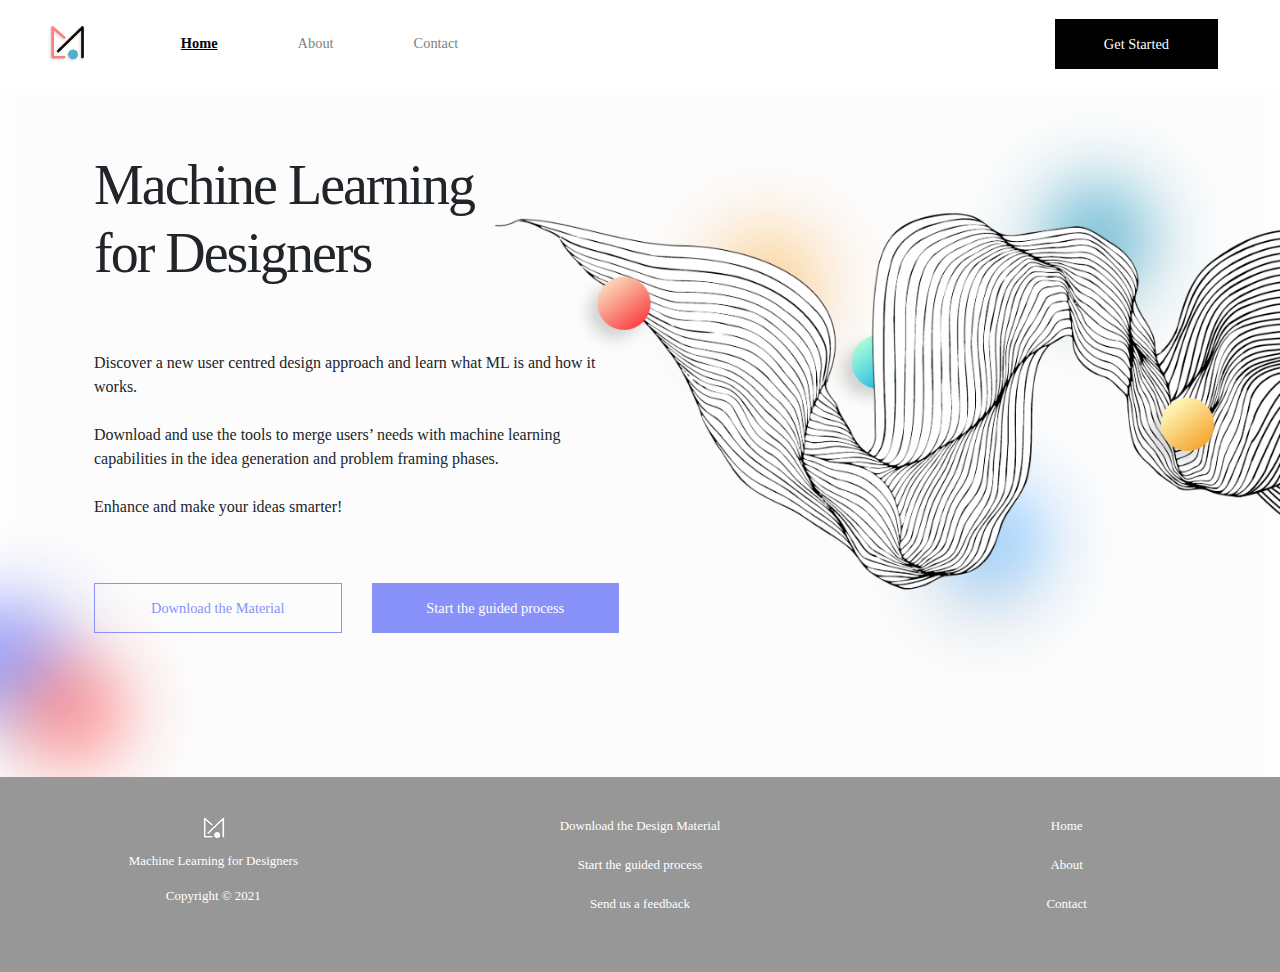
==== index.html @ 7d8630ba "website ML4D" ====
<!DOCTYPE html>
<html lang="en">
<head>
<meta charset="UTF-8">
<meta http-equiv="X-UA-Compatible" content="IE=edge">
<meta name="viewport" content="width=device-width, initial-scale=1">
<title>Machine Learning for Designers</title>

<!-- Bootstrap -->
<link href="css/bootstrap-4.4.1.css" rel="stylesheet">
<link href="css/myCSS.css" rel="stylesheet" type="text/css">
<link href="//db.onlinewebfonts.com/c/0d35b9bf12ccdf56191239035ebc4162?family=Futura" rel="stylesheet" type="text/css"/>
<link href="//db.onlinewebfonts.com/c/878812403fc38d24102f0458bf6e4744?family=Lucida+Grande" rel="stylesheet" type="text/css"/>
</head>
	
	
	
<body class="animate-in">
<div class= "container-fluid bg-white sticky-top ">
  <nav class="navbar  navbar-expand-md nav-position bg-white"> 
	  
	  
	 <a class="navbar-brand" href="#"><img src="images/ML4D-logo.png" class="logo" alt="logo-ML4D"></a>
    <button class="navbar-toggler shadow-none first-button" type="button" data-toggle="collapse" data-target="#navbarSupportedContent"
    aria-controls="navbarSupportedContent" aria-expanded="false" aria-label="Toggle navigation">
    <div class="animated-icon"><span></span><span></span><span></span></div>
    </button>
    <div class="collapse navbar-collapse" id="navbarSupportedContent">
		
		<div class="container-fluid">
		
  <div class="nav nav-new" id="nav-tab1" role="tablist">
	  
    <a class="nav-link active" id="nav-home-tab1" data-toggle="tab" href="#nav-home" role="tab" aria-controls="nav-home" aria-selected="true">Home</a>
    <a class="nav-link " id="nav-profile-tab1" data-toggle="tab" href="#nav-profile" role="tab" aria-controls="nav-profile" aria-selected="false">About</a>
    <a class="nav-link " id="nav-contact-tab1" data-toggle="tab" href="#nav-contact" role="tab" aria-controls="nav-contact" aria-selected="false">Contact</a>
  </div>

		<div class="menu-button-black">
            <a class="btn mybtn" href="html/intro-procedure.html" >Get Started</a>
        </div> </div>
		
    </div>
  </nav>
</div>
	
	

	
<div class="tab-content" id="nav-tabContent">
  <div class="tab-pane fade show active" id="nav-home" role="tabpanel" aria-labelledby="nav-home-tab">
	
<div class="jumbotron jumbotron-home jumbotron-fluid">
  <div class="container">
    <div class="col-lg-6 col-md-9 col-sm-12 col-auto">
      <h1 class="display-4  FuturaFont">Machine Learning <br>
        for Designers</h1>
      <p class="hero-description">Discover a new user centred design approach and learn what ML is and how it works.<br>
        <br>
        Download and use the tools to merge users’ needs with machine learning capabilities in the idea generation and problem framing phases.<br>
        <br>
        Enhance and make your ideas smarter!</p>
      <div class="row pd-bottom">
        <div class="container-fluid col-6">
          <button class="btn bt-download shadowhover" href="#" role="button">Download the Material</button>
        </div>
        <div class="container-fluid col-6">
          <button class="btn bt-process shadowhover " href="html/intro-procedure.html" role="button">Start the guided process</button>
        </div>
      </div>
    </div>
  </div>
</div>
	  </div>
	 
	
  <div class="tab-pane fade" id="nav-profile" role="tabpanel" aria-labelledby="nav-profile-tab">
	  
	  <div class="jumbotron jumbotron-about jumbotron-fluid">
  <div class="container mx-auto">
    <h2 class=" FuturaFont text-center">Mission: a new generation of Designer</h2>
    <div class="row about-description">
      <div class="col-md-6 col-sm-12">
        <p class="">This website is the output of my Master’s thesis in Digital and Interaction Design at Politecnico di Milano.<br>
          <br>
          The research aims to enable designers to design products, services and experiences that integrate artificial intelligence, in particular, machine learning (ML). <br>
          <br>
          Several problems that designers encounter during the design phases emerge from the literature. The thesis answered to questions about the most effective form of knowledge to enable designers in the selection of a ML task. The knowledge provided by the website is also useful to improve the communication and collaboration between designers and ML experts.<br>
          
        </p>
      </div>
      <div class="col-md-6 col-sm-12">
        <p class="">This website wrap up the thesis outputs: a new design process, tools and knowledge shaped for designers (design material). The tools, in the form of cards, were created to help designers with idea generation and problem framing. <br>
          <br>
          This design material provides knowledge about the capabilities of ML, which are useful in designing solutions that embed this technology in a user centered design process. The tools were tested in a workshop with 17 second-year Master’s degree students in Digital and Interaction Design with very positive results.<br>
          <br>
          <br>
          To know more, collaborate or leave a feedback, please contact me. </p>
        <div class="row hero-description">
          <div class="container-fluid col-6">
            <button class="btn bt-download shadowhover" href="#" role="button">Download the Material</button>
          </div>
          <div class="container-fluid col-6">
            <button class="btn bt-process shadowhover " href="#nav-contact" role="button">Contact me</button>
          </div>
        </div>
      </div>
    </div>
  </div>
</div>
	  
	  
	  
	  </div>
	
  <div class="tab-pane fade" id="nav-contact" role="tabpanel" aria-labelledby="nav-contact-tab">
	
	<div class="jumbotron jumbotron-about jumbotron-fluid">
  <div class="container mx-auto">
	  
    <div class="row contact-description">
      <div class="col-lg-6 col-sm-12 contact-col">
        <p class="text-center">Do you want to contribute? <br>
Do you want to know more about the project? <br>
Do you want to leave a feedback or a critique?<br><br>

Please write me. Your thoughts are more than welcome.<br><br>

Let’s start a conversation!<br><br>
        </p>
		  <button class="btn bt-download shadowhover" href="#" role="button">ml4designers@gmail.com</button>
      </div>
      <div class="col-lg-6 col-sm-12">
		  
        <img class="mx-auto d-block contact-img p-4" src="images/contacts-evelope.png" alt="contacts-evelope"> 
		  
      </div>
    </div>
  </div>
</div>
	
	</div>
	</div>
	  
<div class="container-fluid footer-position">
  <footer class="row text-center">
    <div class="col-md-4 text-white"> <br>
      <br>
      <img src="images/ML4D-logo-white.png" class="logo-w" alt="logo-ML4D">
      <p class="text-white ">Machine Learning for Designers</p>
      <p class="text-white "> Copyright &copy; 2021</p>
    </div>
    <div class="col-md-4" > <br>
      <br>
      <a class="text-white text-underlined" href="/files/ML4D_Design-Material.zip" download>Download the Design Material </a> <br>
      <br>
      <a class="text-white text-underlined" href="html/intro-procedure.html">Start the guided process</a> <br>
      <br>
      <a class="text-white text-underlined" href="#nav-contact"> Send us a feedback</a> </div>
    <div class="col-md-4 "> <br>
      <br>
		
<div class="nav footer-nav" id="footer-tab" role="tablist">
	  
    <a class="active text-white text-underlined footer-nav" id="footer-home-tab" data-toggle="tab" href="#nav-home" role="tab" aria-controls="nav-home" aria-selected="true">Home <br><br></a> 
    <a class="text-white text-underlined footer-nav" id="footer-profile-tab" data-toggle="tab" href="#nav-profile" role="tab" aria-controls="nav-profile" aria-selected="false">About <br><br></a> 
    <a class="text-white text-underlined footer-nav" id="footer-contact-tab" data-toggle="tab" href="#nav-contact" role="tab" aria-controls="nav-contact" aria-selected="false">Contact</a>
  </div>
    </div>
  </footer>
</div>
<!-- jQuery (necessary for Bootstrap's JavaScript plugins) --> 
<script src="js/jquery-3.4.1.min.js"></script> 

<!-- Include all compiled plugins (below), or include individual files as needed --> 
<script src="js/popper.min.js"></script> 
<script src="js/bootstrap-4.4.1.js"></script> 
<script src="js/myjs.js"></script>
</body>
</html>
---- css/myCSS.css ----
@charset "UTF-8";
/* CSS Document */
@import url(//db.onlinewebfonts.com/c/878812403fc38d24102f0458bf6e4744?family=Lucida+Grande);
body {
  /*background: #979798;*/
}
.animate-in {
  -webkit-animation: fadeIn .2s ease-in;
  animation: fadeIn .2s ease-in;
}
.animate-out {
  -webkit-transition: opacity .2s;
  transition: opacity .2s;
  opacity: 0;
}
@-webkit-keyframes fadeIn {
  from {
    opacity: 0;
  }
  to {
    opacity: 1;
  }
}
@keyframes fadeIn {
  from {
    opacity: 0;
  }
  to {
    opacity: 1;
  }
}
.LucidaFont, p, button, a {
  font-family: "Lucida Grande";
}
.FuturaFont {
  font-family: "Futura";
  letter-spacing: -2px;
}
.logo {
  height: 40px;
}
.logo-w {
  height: 25px;
  margin-bottom: 10px;
}
.nav-position {
  margin: 0 2rem;
  padding: 1.2rem 0;
}
footer {
  font-size: small;
  background: #979798;
	padding-bottom: 50px;
}

.footer-nav{
text-align: center;
	display: block;
	
}


.container {
  margin-left: 5%;
}
.jumbotron-home {
  background-image: url("../images/background2.png");
  background-size: cover;
  min-height: 500px;
  height: 100%;
  margin: 0;
}
.jumbotron-about {
  background-image: url("../images/background-about.png");
  background-size: cover;
  min-height: 500px;
  height: 100% !important;
  margin: 0px;
}

.contact-img{
	width: 80%;
	margin-bottom: 3rem;
} 

.contact-description{
	display: inline-flex;
	width: 100%;
}

.contact-col{
	padding: 5%;
	vertical-align: middle;
	margin-bottom: 3rem;
}


h2 {
  font-size: 3rem;
  margin: 0.5rem 0;
}
.hero-description {
  margin-top: 4rem;
  margin-bottom: 4rem;
}

.about-description{
	margin-top: 4rem;
	margin-bottom: 0;
}

.pd-bottom {
  padding-bottom: 80px;
}
.btn {
  font-size: 0.9rem;
  line-height: 2.5;
  border-radius: 0;
}
.mybtn {
  background: black;
  color: white;
  float: right;
  padding: 0.375rem 3rem;
}
.bt-process, .bt-process:hover {
  background: #8992F8;
  color: white;
  width: 100%;
}
.bt-download {
  color: #8992F8;
  border-color: #8992F8;
  display: inline-block;
  width: 100%;
}
.bt-download:hover {
  color: #8992F8;
  background: white;
}
.shadowhover:hover {
  box-shadow: 0 6px 10px 0 rgba(0, 0, 0, 0.2);
}
.mybtn:hover {
  background: white;
  color: black;
  border-color: black;
}
.text-underlined:active, .text-underlined:hover {
  text-decoration: underline;
}
.nav-link.active, .nav-link:hover, .nav-link:focus {
  text-decoration: underline;
	color: black;
	font-weight: bolder;
}


.two-buttons {
  display: inline-block;
}

 .nav-link { 
	 margin-left: 3rem;
	 color: gray;
	 font-size: 0.9rem;
}




@media (max-width: 767px) {
	
  .pd-bottom {
    padding-bottom: 40px;
  }
  .container {
    margin-left: auto;
  }
	
	.nav-new{
		margin: auto;
		width: 100% !important;
	}
  .nav-link {
	  margin-left: auto;
	  padding-top: 3rem;
	  width: 100% !important;
	  text-align: center;
  }
  .navbar .navbar-collapse .nav .nav-item {
    text-align: center;
  }
  .mybtn {
	  float: none;
	  margin-top: 3rem;
	  margin-bottom: 3rem;  
  }
	
	.menu-button-black{
		width: 100%;
		text-align: center;
	}
}



.navbar-toggler, .navbar-toggler:hover, .navbar-toggler:active, .navbar-toggler:focus {
  outline: none;
  border: none;
}
/*ICON1*/
.animated-icon {
  width: 30px;
  height: 20px;
  position: relative;
  margin: 0px;
  -webkit-transform: rotate(0deg);
  -moz-transform: rotate(0deg);
  -o-transform: rotate(0deg);
  transform: rotate(0deg);
  -webkit-transition: .5s ease-in-out;
  -moz-transition: .5s ease-in-out;
  -o-transition: .5s ease-in-out;
  transition: .5s ease-in-out;
  cursor: pointer;
}
.animated-icon span {
  display: block;
  position: absolute;
  height: 3px;
  width: 100%;
  border-radius: 9px;
  opacity: 1;
  left: 0;
  -webkit-transform: rotate(0deg);
  -moz-transform: rotate(0deg);
  -o-transform: rotate(0deg);
  transform: rotate(0deg);
  -webkit-transition: .25s ease-in-out;
  -moz-transition: .25s ease-in-out;
  -o-transition: .25s ease-in-out;
  transition: .25s ease-in-out;
}
.animated-icon span {
  background: black;
}
.animated-icon span:nth-child(1) {
  top: 0px;
}
.animated-icon span:nth-child(2) {
  top: 10px;
}
.animated-icon span:nth-child(3) {
  top: 20px;
}
.animated-icon.open span:nth-child(1) {
  top: 11px;
  -webkit-transform: rotate(135deg);
  -moz-transform: rotate(135deg);
  -o-transform: rotate(135deg);
  transform: rotate(135deg);
}
.animated-icon.open span:nth-child(2) {
  opacity: 0;
  left: -60px;
}
.animated-icon.open span:nth-child(3) {
  top: 11px;
  -webkit-transform: rotate(-135deg);
  -moz-transform: rotate(-135deg);
  -o-transform: rotate(-135deg);
  transform: rotate(-135deg);
}
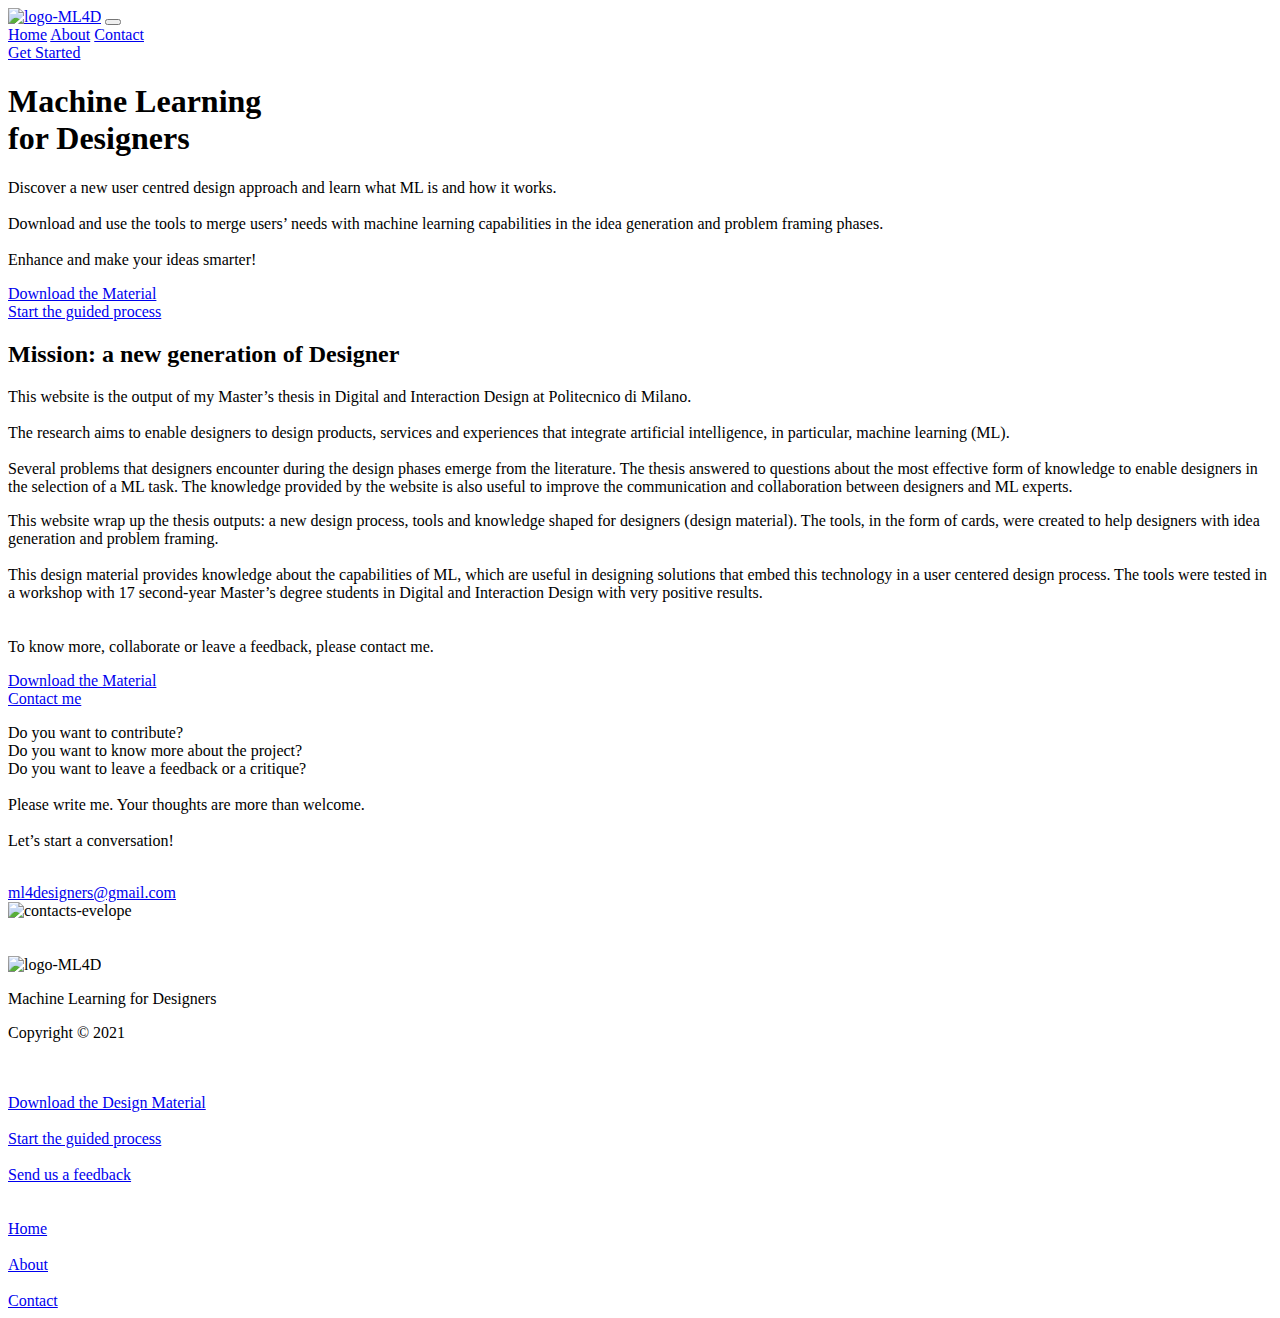
==== commit 4b758cf1: "Little fix-provvisorio" ====
--- a/index.html
+++ b/index.html
@@ -7,8 +7,8 @@
 <title>Machine Learning for Designers</title>
 
 <!-- Bootstrap -->
-<link href="css/bootstrap-4.4.1.css" rel="stylesheet">
-<link href="css/myCSS.css" rel="stylesheet" type="text/css">
+<link href="../../sito ML4D/css/bootstrap-4.4.1.css" rel="stylesheet">
+<link href="../../sito ML4D/css/myCSS.css" rel="stylesheet" type="text/css">
 <link href="//db.onlinewebfonts.com/c/0d35b9bf12ccdf56191239035ebc4162?family=Futura" rel="stylesheet" type="text/css"/>
 <link href="//db.onlinewebfonts.com/c/878812403fc38d24102f0458bf6e4744?family=Lucida+Grande" rel="stylesheet" type="text/css"/>
 </head>
@@ -20,7 +20,7 @@
   <nav class="navbar  navbar-expand-md nav-position bg-white"> 
 	  
 	  
-	 <a class="navbar-brand" href="#"><img src="images/ML4D-logo.png" class="logo" alt="logo-ML4D"></a>
+	 <a class="navbar-brand" href="#"><img src="../../sito ML4D/images/ML4D-logo.png" class="logo" alt="logo-ML4D"></a>
     <button class="navbar-toggler shadow-none first-button" type="button" data-toggle="collapse" data-target="#navbarSupportedContent"
     aria-controls="navbarSupportedContent" aria-expanded="false" aria-label="Toggle navigation">
     <div class="animated-icon"><span></span><span></span><span></span></div>
@@ -37,7 +37,7 @@
   </div>
 
 		<div class="menu-button-black">
-            <a class="btn mybtn" href="html/intro-procedure.html" >Get Started</a>
+            <a class="btn mybtn" href="../../sito ML4D/html/intro-procedure.html" >Get Started</a>
         </div> </div>
 		
     </div>
@@ -62,10 +62,10 @@
         Enhance and make your ideas smarter!</p>
       <div class="row pd-bottom">
         <div class="container-fluid col-6">
-          <button class="btn bt-download shadowhover" href="#" role="button">Download the Material</button>
+          <a class="btn bt-download shadowhover" href="/files/ML4D_Design-Material.zip" download>Download the Material</a>
         </div>
         <div class="container-fluid col-6">
-          <button class="btn bt-process shadowhover " href="html/intro-procedure.html" role="button">Start the guided process</button>
+          <a class="btn bt-process shadowhover " href="../../sito ML4D/html/intro-procedure.html">Start the guided process</a>
         </div>
       </div>
     </div>
@@ -98,10 +98,10 @@
           To know more, collaborate or leave a feedback, please contact me. </p>
         <div class="row hero-description">
           <div class="container-fluid col-6">
-            <button class="btn bt-download shadowhover" href="#" role="button">Download the Material</button>
+            <a class="btn bt-download shadowhover" href="/files/ML4D_Design-Material.zip" download>Download the Material</a>
           </div>
           <div class="container-fluid col-6">
-            <button class="btn bt-process shadowhover " href="#nav-contact" role="button">Contact me</button>
+            <a class="btn bt-process shadowhover " href = "mailto: ml4designers@gmail.com">Contact me</a>
           </div>
         </div>
       </div>
@@ -128,11 +128,11 @@
 
 Let’s start a conversation!<br><br>
         </p>
-		  <button class="btn bt-download shadowhover" href="#" role="button">ml4designers@gmail.com</button>
+		  <a class="btn bt-download shadowhover" href = "mailto: ml4designers@gmail.com" >ml4designers@gmail.com</a>
       </div>
       <div class="col-lg-6 col-sm-12">
 		  
-        <img class="mx-auto d-block contact-img p-4" src="images/contacts-evelope.png" alt="contacts-evelope"> 
+        <img class="mx-auto d-block contact-img p-4" src="../../sito ML4D/images/contacts-evelope.png" alt="contacts-evelope"> 
 		  
       </div>
     </div>
@@ -146,7 +146,7 @@
   <footer class="row text-center">
     <div class="col-md-4 text-white"> <br>
       <br>
-      <img src="images/ML4D-logo-white.png" class="logo-w" alt="logo-ML4D">
+      <img src="../../sito ML4D/images/ML4D-logo-white.png" class="logo-w" alt="logo-ML4D">
       <p class="text-white ">Machine Learning for Designers</p>
       <p class="text-white "> Copyright &copy; 2021</p>
     </div>
@@ -154,9 +154,9 @@
       <br>
       <a class="text-white text-underlined" href="/files/ML4D_Design-Material.zip" download>Download the Design Material </a> <br>
       <br>
-      <a class="text-white text-underlined" href="html/intro-procedure.html">Start the guided process</a> <br>
+      <a class="text-white text-underlined" href="../../sito ML4D/html/intro-procedure.html">Start the guided process</a> <br>
       <br>
-      <a class="text-white text-underlined" href="#nav-contact"> Send us a feedback</a> </div>
+      <a class="text-white text-underlined" href = "mailto: ml4designers@gmail.com"> Send us a feedback</a> </div>
     <div class="col-md-4 "> <br>
       <br>
 		
@@ -170,11 +170,11 @@
   </footer>
 </div>
 <!-- jQuery (necessary for Bootstrap's JavaScript plugins) --> 
-<script src="js/jquery-3.4.1.min.js"></script> 
+<script src="../../sito ML4D/js/jquery-3.4.1.min.js"></script> 
 
 <!-- Include all compiled plugins (below), or include individual files as needed --> 
-<script src="js/popper.min.js"></script> 
-<script src="js/bootstrap-4.4.1.js"></script> 
-<script src="js/myjs.js"></script>
+<script src="../../sito ML4D/js/popper.min.js"></script> 
+<script src="../../sito ML4D/js/bootstrap-4.4.1.js"></script> 
+<script src="../../sito ML4D/js/myjs.js"></script>
 </body>
 </html>
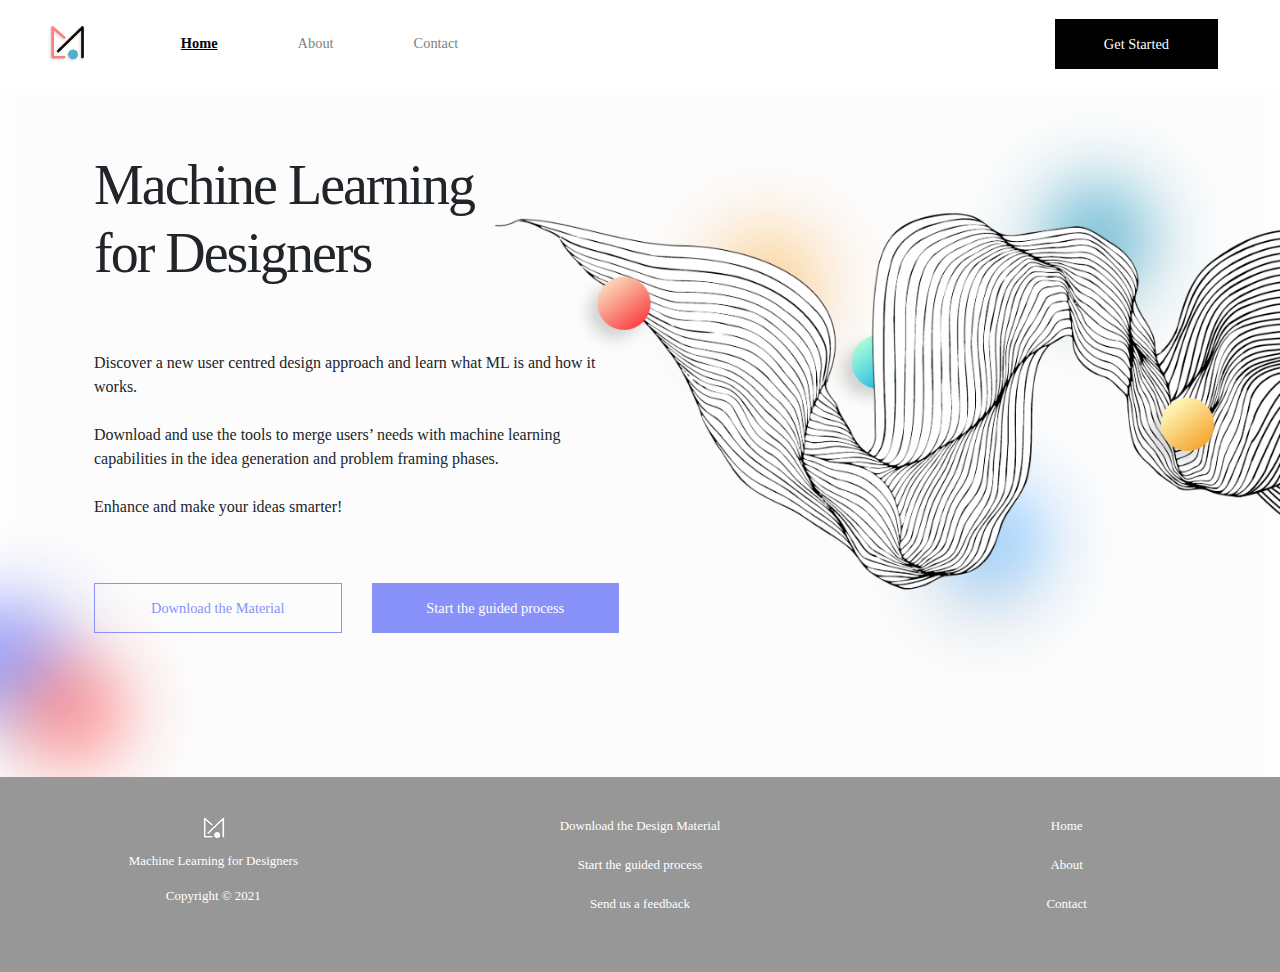
==== commit 146cb5ff: "sistemati link" ====
--- a/index.html
+++ b/index.html
@@ -7,8 +7,8 @@
 <title>Machine Learning for Designers</title>
 
 <!-- Bootstrap -->
-<link href="../../sito ML4D/css/bootstrap-4.4.1.css" rel="stylesheet">
-<link href="../../sito ML4D/css/myCSS.css" rel="stylesheet" type="text/css">
+<link href="css/bootstrap-4.4.1.css" rel="stylesheet">
+<link href="css/myCSS.css" rel="stylesheet" type="text/css">
 <link href="//db.onlinewebfonts.com/c/0d35b9bf12ccdf56191239035ebc4162?family=Futura" rel="stylesheet" type="text/css"/>
 <link href="//db.onlinewebfonts.com/c/878812403fc38d24102f0458bf6e4744?family=Lucida+Grande" rel="stylesheet" type="text/css"/>
 </head>
@@ -20,7 +20,7 @@
   <nav class="navbar  navbar-expand-md nav-position bg-white"> 
 	  
 	  
-	 <a class="navbar-brand" href="#"><img src="../../sito ML4D/images/ML4D-logo.png" class="logo" alt="logo-ML4D"></a>
+	 <a class="navbar-brand" href="#"><img src="/images/ML4D-logo.png" class="logo" alt="logo-ML4D"></a>
     <button class="navbar-toggler shadow-none first-button" type="button" data-toggle="collapse" data-target="#navbarSupportedContent"
     aria-controls="navbarSupportedContent" aria-expanded="false" aria-label="Toggle navigation">
     <div class="animated-icon"><span></span><span></span><span></span></div>
@@ -37,7 +37,7 @@
   </div>
 
 		<div class="menu-button-black">
-            <a class="btn mybtn" href="../../sito ML4D/html/intro-procedure.html" >Get Started</a>
+            <a class="btn mybtn" href="/html/intro-procedure.html" >Get Started</a>
         </div> </div>
 		
     </div>
@@ -65,7 +65,7 @@
           <a class="btn bt-download shadowhover" href="/files/ML4D_Design-Material.zip" download>Download the Material</a>
         </div>
         <div class="container-fluid col-6">
-          <a class="btn bt-process shadowhover " href="../../sito ML4D/html/intro-procedure.html">Start the guided process</a>
+          <a class="btn bt-process shadowhover " href="/html/intro-procedure.html">Start the guided process</a>
         </div>
       </div>
     </div>
@@ -98,7 +98,7 @@
           To know more, collaborate or leave a feedback, please contact me. </p>
         <div class="row hero-description">
           <div class="container-fluid col-6">
-            <a class="btn bt-download shadowhover" href="/files/ML4D_Design-Material.zip" download>Download the Material</a>
+            <a class="btn bt-download shadowhover" href="/files/ML4D_Design-Material.zip" download >Download the Material</a>
           </div>
           <div class="container-fluid col-6">
             <a class="btn bt-process shadowhover " href = "mailto: ml4designers@gmail.com">Contact me</a>
@@ -132,7 +132,7 @@
       </div>
       <div class="col-lg-6 col-sm-12">
 		  
-        <img class="mx-auto d-block contact-img p-4" src="../../sito ML4D/images/contacts-evelope.png" alt="contacts-evelope"> 
+        <img class="mx-auto d-block contact-img p-4" src="/images/contacts-evelope.png" alt="contacts-evelope"> 
 		  
       </div>
     </div>
@@ -146,7 +146,7 @@
   <footer class="row text-center">
     <div class="col-md-4 text-white"> <br>
       <br>
-      <img src="../../sito ML4D/images/ML4D-logo-white.png" class="logo-w" alt="logo-ML4D">
+      <img src="/images/ML4D-logo-white.png" class="logo-w" alt="logo-ML4D">
       <p class="text-white ">Machine Learning for Designers</p>
       <p class="text-white "> Copyright &copy; 2021</p>
     </div>
@@ -154,7 +154,7 @@
       <br>
       <a class="text-white text-underlined" href="/files/ML4D_Design-Material.zip" download>Download the Design Material </a> <br>
       <br>
-      <a class="text-white text-underlined" href="../../sito ML4D/html/intro-procedure.html">Start the guided process</a> <br>
+      <a class="text-white text-underlined" href="/html/intro-procedure.html">Start the guided process</a> <br>
       <br>
       <a class="text-white text-underlined" href = "mailto: ml4designers@gmail.com"> Send us a feedback</a> </div>
     <div class="col-md-4 "> <br>
@@ -170,11 +170,11 @@
   </footer>
 </div>
 <!-- jQuery (necessary for Bootstrap's JavaScript plugins) --> 
-<script src="../../sito ML4D/js/jquery-3.4.1.min.js"></script> 
+<script src="js/jquery-3.4.1.min.js"></script> 
 
 <!-- Include all compiled plugins (below), or include individual files as needed --> 
-<script src="../../sito ML4D/js/popper.min.js"></script> 
-<script src="../../sito ML4D/js/bootstrap-4.4.1.js"></script> 
-<script src="../../sito ML4D/js/myjs.js"></script>
+<script src="js/popper.min.js"></script> 
+<script src="js/bootstrap-4.4.1.js"></script> 
+<script src="js/myjs.js"></script>
 </body>
 </html>
--- a/css/myCSS.css
+++ b/css/myCSS.css
@@ -0,0 +1,289 @@
+@charset "UTF-8";
+/* CSS Document */
+@import url(//db.onlinewebfonts.com/c/878812403fc38d24102f0458bf6e4744?family=Lucida+Grande);
+body {
+  /*background: #979798;*/
+}
+
+.long-div{
+	padding: 10% 0;
+	min-height: 500px;
+}
+
+.animate-in {
+  -webkit-animation: fadeIn .2s ease-in;
+  animation: fadeIn .2s ease-in;
+}
+.animate-out {
+  -webkit-transition: opacity .2s;
+  transition: opacity .2s;
+  opacity: 0;
+}
+@-webkit-keyframes fadeIn {
+  from {
+    opacity: 0;
+  }
+  to {
+    opacity: 1;
+  }
+}
+@keyframes fadeIn {
+  from {
+    opacity: 0;
+  }
+  to {
+    opacity: 1;
+  }
+}
+.LucidaFont, p, button, a {
+  font-family: "Lucida Grande";
+}
+.FuturaFont {
+  font-family: "Futura";
+  letter-spacing: -2px;
+}
+.logo {
+  height: 40px;
+}
+.logo-w {
+  height: 25px;
+  margin-bottom: 10px;
+}
+
+.logo-w-provvisorio{
+	text-align: center;
+	margin-top: 20px;
+}
+
+.text-black{
+	color-text: black !important;
+}
+.nav-position {
+  margin: 0 2rem;
+  padding: 1.2rem 0;
+}
+footer {
+  font-size: small;
+  background: #979798;
+	padding-bottom: 50px;
+}
+
+.footer-nav{
+text-align: center;
+	display: block;
+	
+}
+
+
+.container {
+  margin-left: 5%;
+}
+.jumbotron-home {
+  background-image: url("../images/background2.png");
+  background-size: cover;
+  min-height: 500px;
+  height: 100%;
+  margin: 0;
+}
+.jumbotron-about {
+  background-image: url("../images/background-about.png");
+  background-size: cover;
+  min-height: 500px;
+  height: 100% !important;
+  margin: 0px;
+}
+
+.contact-img{
+	width: 80%;
+	margin-bottom: 3rem;
+} 
+
+.contact-description{
+	display: inline-flex;
+	width: 100%;
+}
+
+.contact-col{
+	padding: 5%;
+	vertical-align: middle;
+	margin-bottom: 3rem;
+}
+
+
+h2 {
+  font-size: 3rem;
+  margin: 0.5rem 0;
+}
+.hero-description {
+  margin-top: 4rem;
+  margin-bottom: 4rem;
+}
+
+.about-description{
+	margin-top: 4rem;
+	margin-bottom: 0;
+}
+
+.pd-bottom {
+  padding-bottom: 80px;
+}
+.btn {
+  font-size: 0.9rem;
+  line-height: 2.5;
+  border-radius: 0;
+}
+.mybtn {
+  background: black;
+  color: white;
+  float: right;
+  padding: 0.375rem 3rem;
+}
+.bt-process, .bt-process:hover {
+  background: #8992F8;
+  color: white;
+  width: 100%;
+}
+.bt-download {
+  color: #8992F8;
+  border-color: #8992F8;
+  display: inline-block;
+  width: 100%;
+}
+.bt-download:hover {
+  color: #8992F8;
+  background: white;
+}
+.shadowhover:hover {
+  box-shadow: 0 6px 10px 0 rgba(0, 0, 0, 0.2);
+}
+.mybtn:hover {
+  background: white;
+  color: black;
+  border-color: black;
+}
+.text-underlined:active, .text-underlined:hover {
+  text-decoration: underline;
+}
+.nav-link.active, .nav-link:hover, .nav-link:focus {
+  text-decoration: underline;
+	color: black;
+	font-weight: bolder;
+}
+
+
+.two-buttons {
+  display: inline-block;
+}
+
+ .nav-link { 
+	 margin-left: 3rem;
+	 color: gray;
+	 font-size: 0.9rem;
+}
+
+
+
+
+@media (max-width: 767px) {
+	
+  .pd-bottom {
+    padding-bottom: 40px;
+  }
+  .container {
+    margin-left: auto;
+  }
+	
+	.nav-new{
+		margin: auto;
+		width: 100% !important;
+	}
+  .nav-link {
+	  margin-left: auto;
+	  padding-top: 3rem;
+	  width: 100% !important;
+	  text-align: center;
+  }
+  .navbar .navbar-collapse .nav .nav-item {
+    text-align: center;
+  }
+  .mybtn {
+	  float: none;
+	  margin-top: 3rem;
+	  margin-bottom: 3rem;  
+  }
+	
+	.menu-button-black{
+		width: 100%;
+		text-align: center;
+	}
+}
+
+
+
+.navbar-toggler, .navbar-toggler:hover, .navbar-toggler:active, .navbar-toggler:focus {
+  outline: none;
+  border: none;
+}
+/*ICON1*/
+.animated-icon {
+  width: 30px;
+  height: 20px;
+  position: relative;
+  margin: 0px;
+  -webkit-transform: rotate(0deg);
+  -moz-transform: rotate(0deg);
+  -o-transform: rotate(0deg);
+  transform: rotate(0deg);
+  -webkit-transition: .5s ease-in-out;
+  -moz-transition: .5s ease-in-out;
+  -o-transition: .5s ease-in-out;
+  transition: .5s ease-in-out;
+  cursor: pointer;
+}
+.animated-icon span {
+  display: block;
+  position: absolute;
+  height: 3px;
+  width: 100%;
+  border-radius: 9px;
+  opacity: 1;
+  left: 0;
+  -webkit-transform: rotate(0deg);
+  -moz-transform: rotate(0deg);
+  -o-transform: rotate(0deg);
+  transform: rotate(0deg);
+  -webkit-transition: .25s ease-in-out;
+  -moz-transition: .25s ease-in-out;
+  -o-transition: .25s ease-in-out;
+  transition: .25s ease-in-out;
+}
+.animated-icon span {
+  background: black;
+}
+.animated-icon span:nth-child(1) {
+  top: 0px;
+}
+.animated-icon span:nth-child(2) {
+  top: 10px;
+}
+.animated-icon span:nth-child(3) {
+  top: 20px;
+}
+.animated-icon.open span:nth-child(1) {
+  top: 11px;
+  -webkit-transform: rotate(135deg);
+  -moz-transform: rotate(135deg);
+  -o-transform: rotate(135deg);
+  transform: rotate(135deg);
+}
+.animated-icon.open span:nth-child(2) {
+  opacity: 0;
+  left: -60px;
+}
+.animated-icon.open span:nth-child(3) {
+  top: 11px;
+  -webkit-transform: rotate(-135deg);
+  -moz-transform: rotate(-135deg);
+  -o-transform: rotate(-135deg);
+  transform: rotate(-135deg);
+}